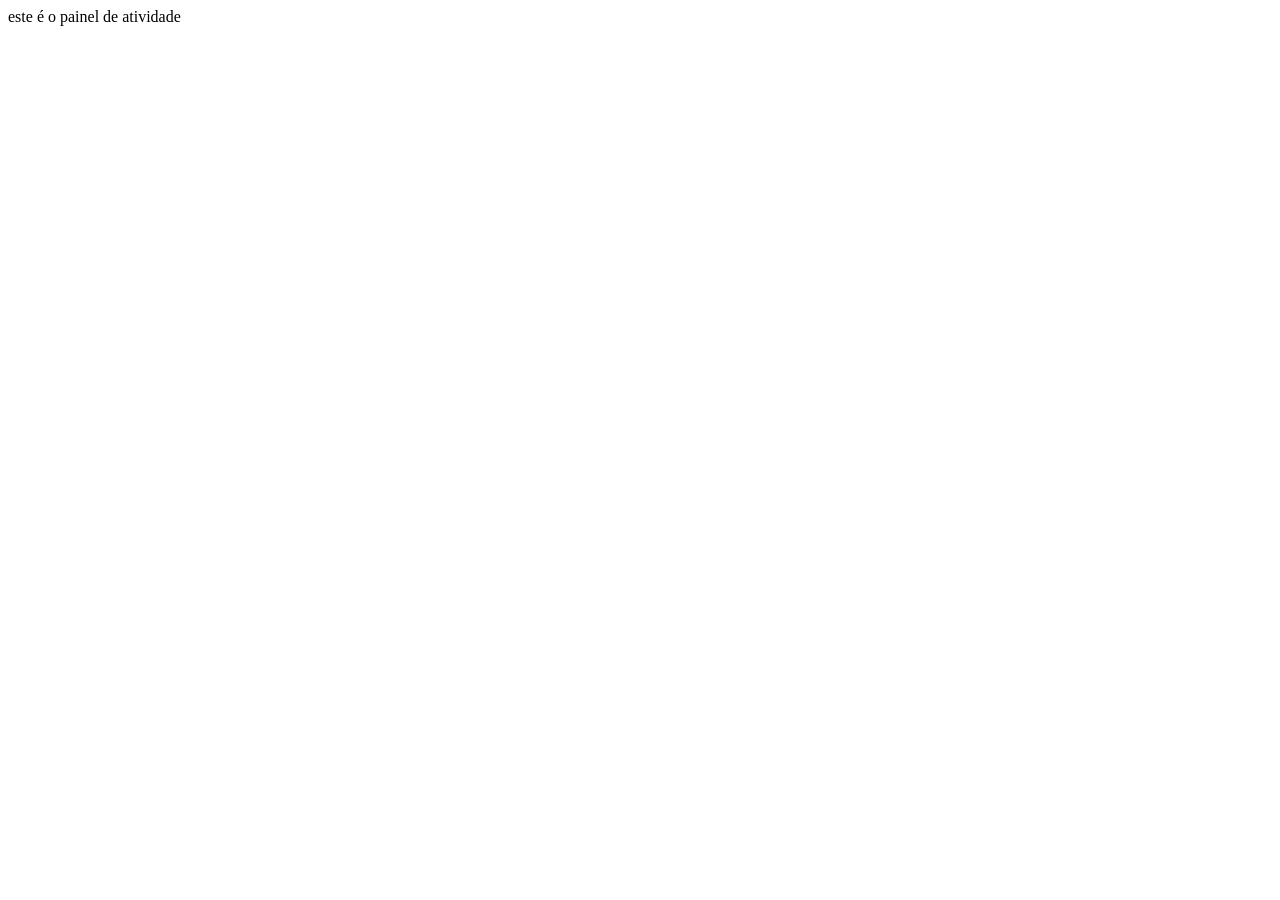
==== atividade.html @ 58988617 "Adicionando novas telas ao projeto  As telas de pesquisa e de favoritos foram adicionadas" ====
<!DOCTYPE html>
<html lang="en">
<head>
    <meta charset="UTF-8">
    <meta name="viewport" content="width=device-width, initial-scale=1.0">
    <title>Document</title>
</head>
<body>
    
    este é o painel de atividade

</body>
</html>
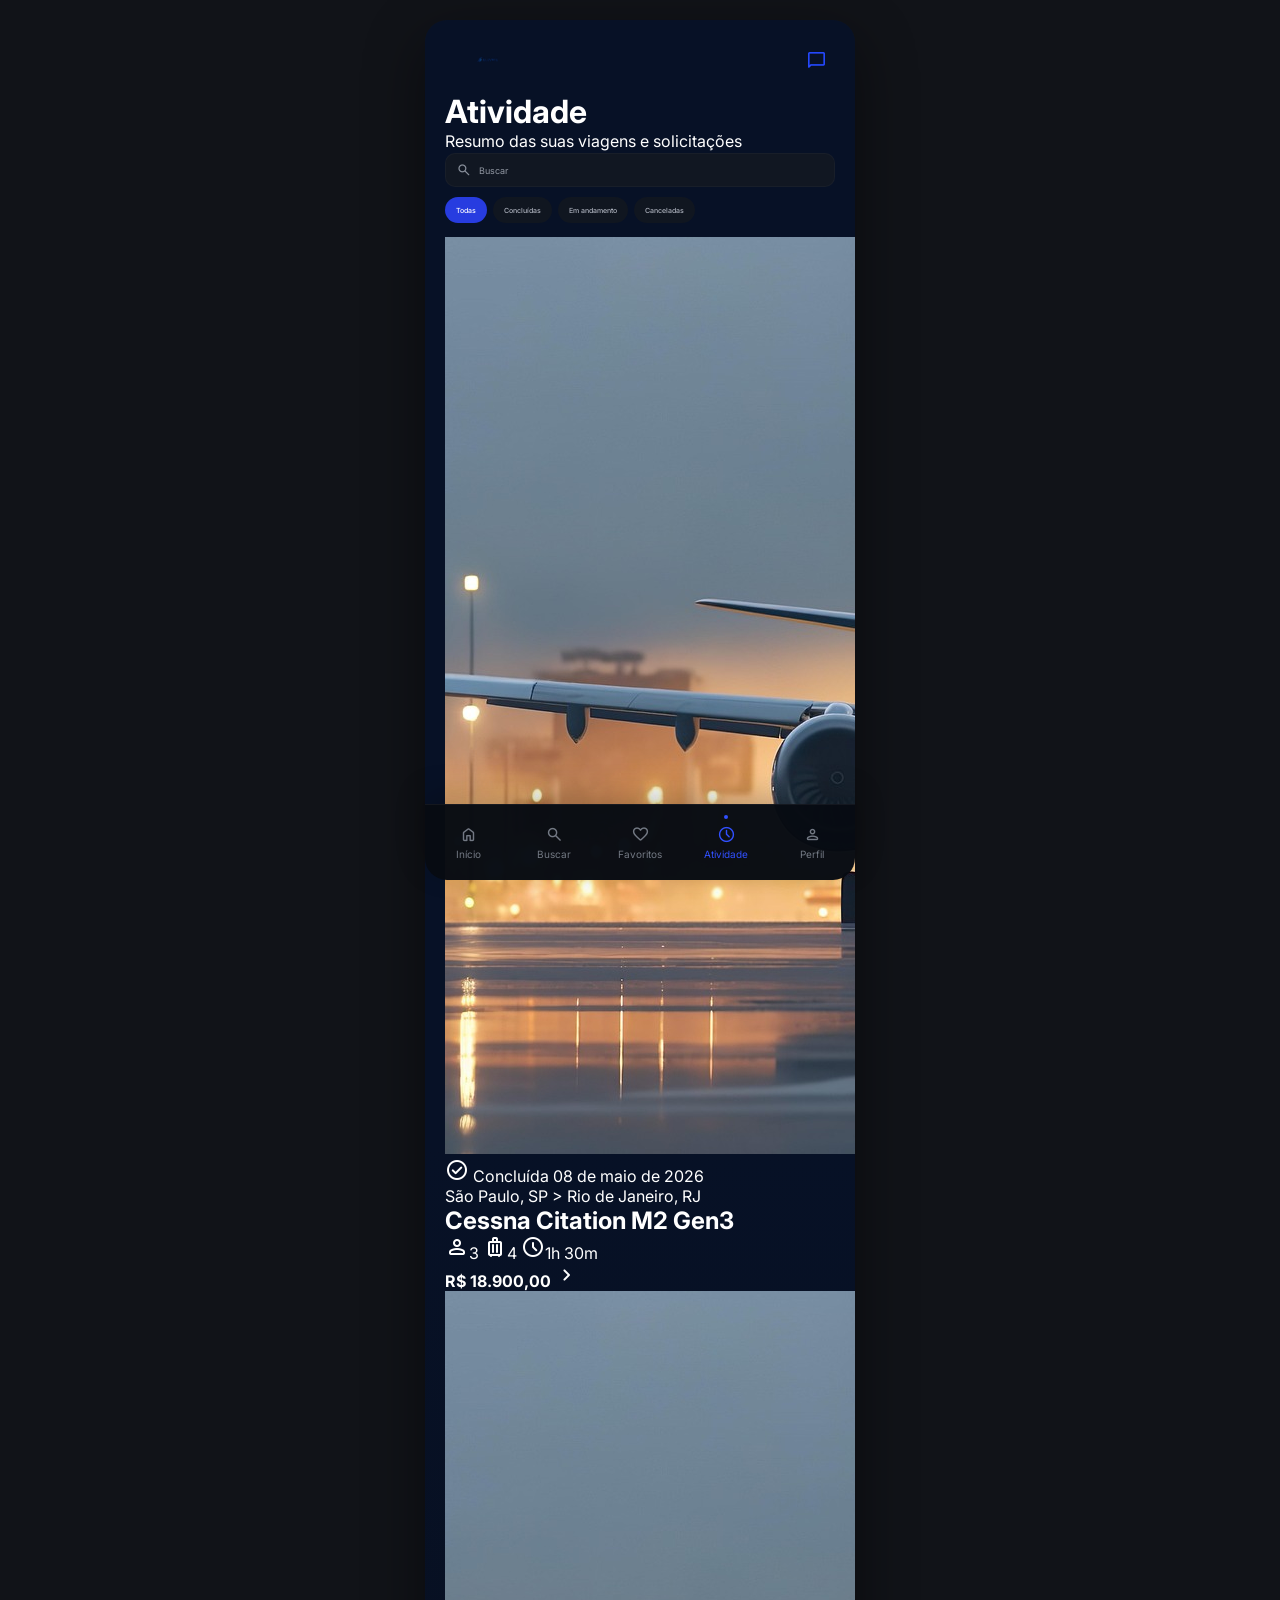
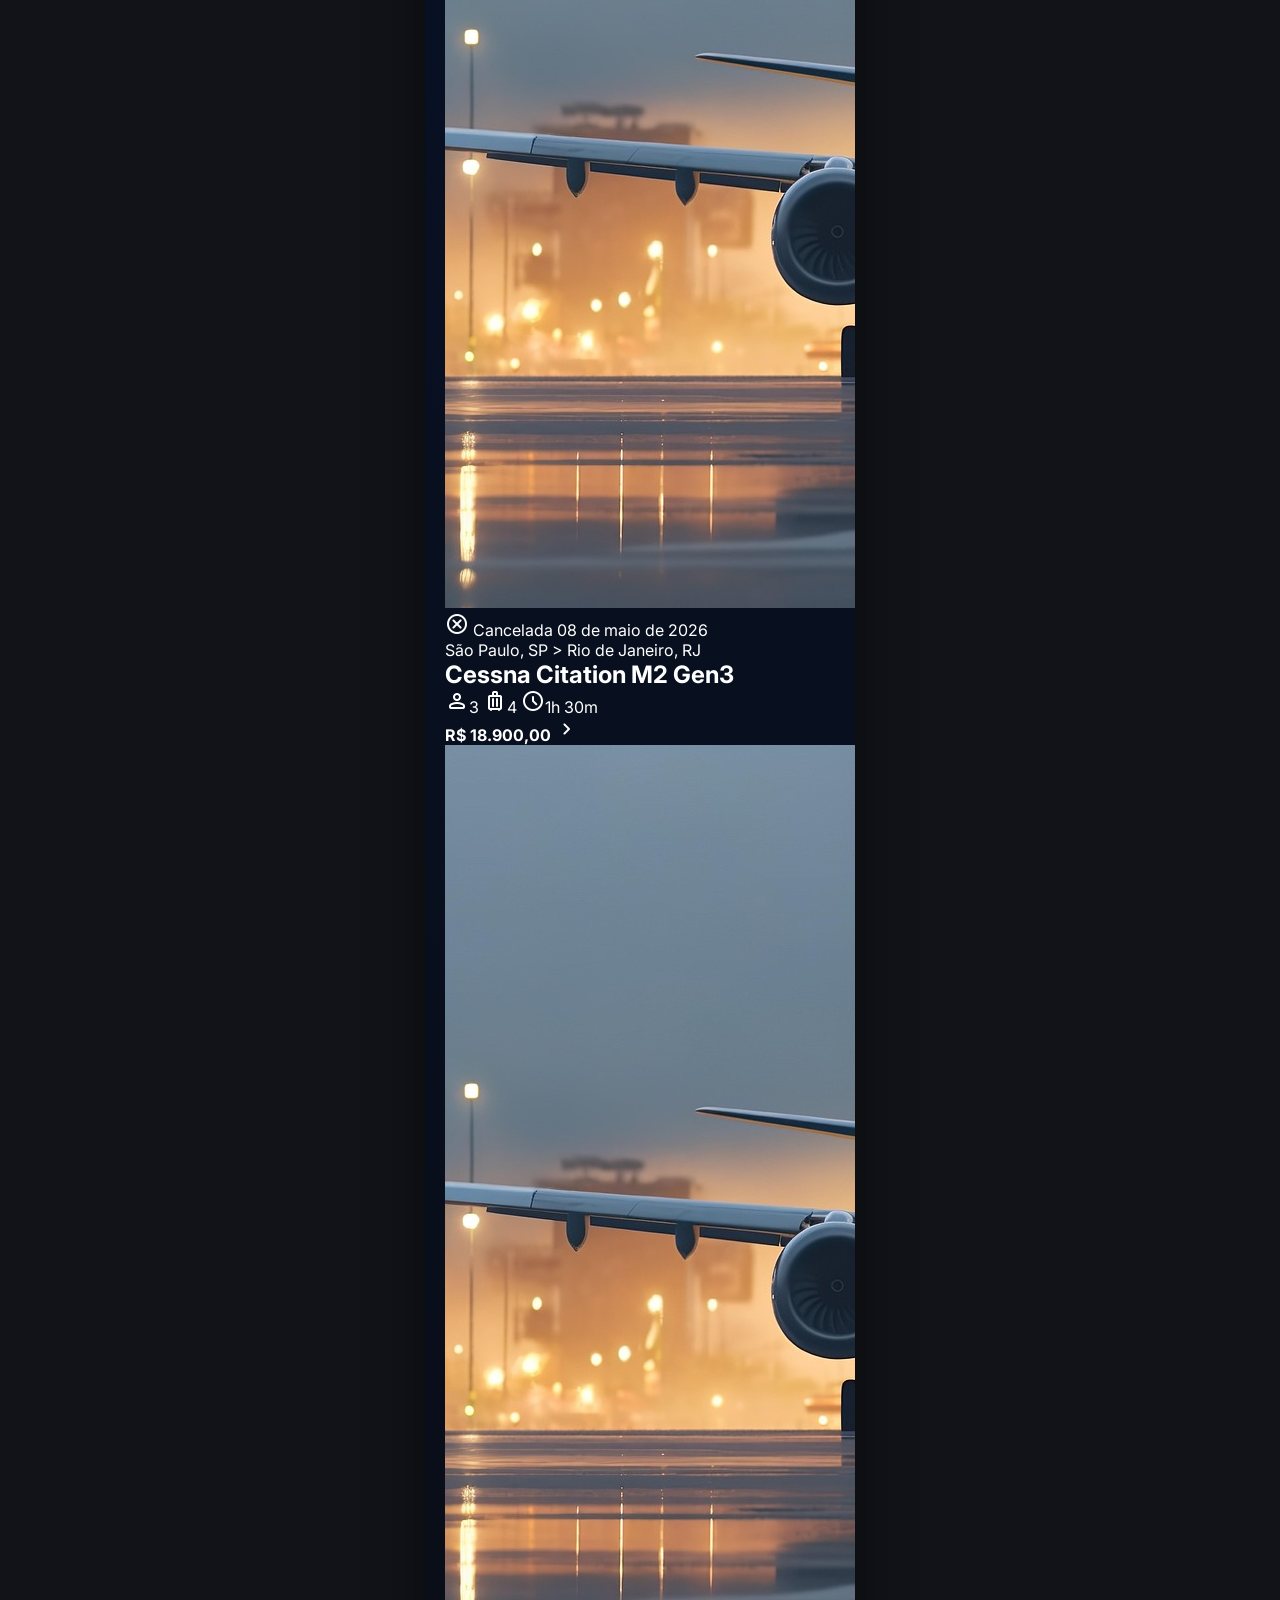
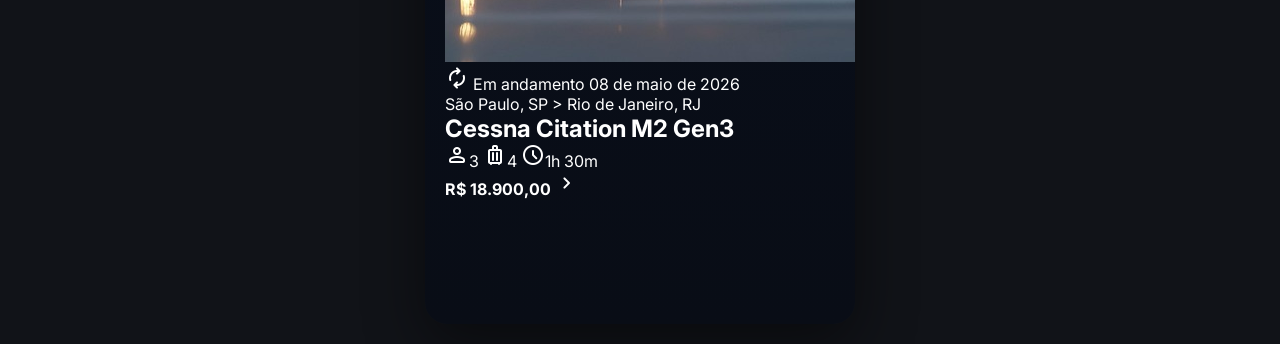
==== commit 1b839bc6: "Adição de novas paginas  Adicionada a Splash Screen, Tela de Login e tela de atividades" ====
--- a/atividade.html
+++ b/atividade.html
@@ -4,10 +4,153 @@
     <meta charset="UTF-8">
     <meta name="viewport" content="width=device-width, initial-scale=1.0">
     <title>Document</title>
+    
+    <link rel="stylesheet" href="css/style.css">
+
+    <link rel="preconnect" href="https://fonts.googleapis.com">
+    <link rel="preconnect" href="https://fonts.gstatic.com" crossorigin>
+    <link href="https://fonts.googleapis.com/css2?family=Inter:wght@400;500;600;700&display=swap" rel="stylesheet">
+    <link href="https://fonts.googleapis.com/css2?family=Material+Symbols+Rounded:opsz,wght,FILL,GRAD@20..48,400,0,0" rel="stylesheet">
+    
 </head>
 <body>
-    
-    este é o painel de atividade
+<body class="atividade-page">
+  <div class="app">
+
+    <header class="header">
+      <div class="logo-area">
+        <img src="assets/logo.png" alt="Elevate" class="logo">
+      </div>
+      <button class="notification-button">
+        <span class="material-symbols-rounded">chat_bubble_outline</span>
+      </button>
+    </header>
+
+    <main class="main-content">
+
+      <div class="activity-title">
+        <h1>Atividade</h1>
+        <p>Resumo das suas viagens e solicitações</p>
+      </div>
+
+      <div class="search-area">
+        <div class="search-input">
+          <span class="material-symbols-rounded">search</span>
+          <input type="text" placeholder="Buscar">
+        </div>
+      </div>
+
+      <div class="filter-area">
+        <button class="filter-button active">Todas</button>
+        <button class="filter-button">Concluídas</button>
+        <button class="filter-button">Em andamento</button>
+        <button class="filter-button">Canceladas</button>
+      </div>
+
+      <section class="activity-list">
+
+        <article class="activity-card">
+          <div class="activity-image">
+            <img src="assets/aviao.png" alt="Cessna Citation M2 Gen3">
+          </div>
+          <div class="activity-info">
+            <div class="activity-top">
+              <span class="activity-status status-completed">
+                <span class="material-symbols-rounded">check_circle</span>
+                Concluída
+              </span>
+              <span class="activity-date">08 de maio de 2026</span>
+            </div>
+            <p class="activity-route">São Paulo, SP &gt; Rio de Janeiro, RJ</p>
+            <h2 class="activity-aircraft">Cessna Citation M2 Gen3</h2>
+            <div class="activity-details">
+              <span><span class="material-symbols-rounded">person</span>3</span>
+              <span><span class="material-symbols-rounded">luggage</span>4</span>
+              <span><span class="material-symbols-rounded">schedule</span>1h 30m</span>
+            </div>
+            <div class="activity-bottom">
+              <strong class="activity-price">R$ 18.900,00</strong>
+              <span class="material-symbols-rounded activity-arrow">chevron_right</span>
+            </div>
+          </div>
+        </article>
+
+        <article class="activity-card">
+          <div class="activity-image">
+            <img src="assets/aviao.png" alt="Cessna Citation M2 Gen3">
+          </div>
+          <div class="activity-info">
+            <div class="activity-top">
+              <span class="activity-status status-cancelled">
+                <span class="material-symbols-rounded">cancel</span>
+                Cancelada
+              </span>
+              <span class="activity-date">08 de maio de 2026</span>
+            </div>
+            <p class="activity-route">São Paulo, SP &gt; Rio de Janeiro, RJ</p>
+            <h2 class="activity-aircraft">Cessna Citation M2 Gen3</h2>
+            <div class="activity-details">
+              <span><span class="material-symbols-rounded">person</span>3</span>
+              <span><span class="material-symbols-rounded">luggage</span>4</span>
+              <span><span class="material-symbols-rounded">schedule</span>1h 30m</span>
+            </div>
+            <div class="activity-bottom">
+              <strong class="activity-price">R$ 18.900,00</strong>
+              <span class="material-symbols-rounded activity-arrow">chevron_right</span>
+            </div>
+          </div>
+        </article>
+
+        <article class="activity-card">
+          <div class="activity-image">
+            <img src="assets/aviao.png" alt="Cessna Citation M2 Gen3">
+          </div>
+          <div class="activity-info">
+            <div class="activity-top">
+              <span class="activity-status status-progress">
+                <span class="material-symbols-rounded">autorenew</span>
+                Em andamento
+              </span>
+              <span class="activity-date">08 de maio de 2026</span>
+            </div>
+            <p class="activity-route">São Paulo, SP &gt; Rio de Janeiro, RJ</p>
+            <h2 class="activity-aircraft">Cessna Citation M2 Gen3</h2>
+            <div class="activity-details">
+              <span><span class="material-symbols-rounded">person</span>3</span>
+              <span><span class="material-symbols-rounded">luggage</span>4</span>
+              <span><span class="material-symbols-rounded">schedule</span>1h 30m</span>
+            </div>
+            <div class="activity-bottom">
+              <strong class="activity-price">R$ 18.900,00</strong>
+              <span class="material-symbols-rounded activity-arrow">chevron_right</span>
+            </div>
+          </div>
+        </article>
+
+      </section>
+
+    </main>
+
+    <nav class="bottom-navigation">
+      <a href="index.html" class="nav-item">
+        <span class="material-symbols-rounded">home</span>Início
+      </a>
+      <a href="search.html" class="nav-item">
+        <span class="material-symbols-rounded">search</span>Buscar
+      </a>
+      <a href="favorites.html" class="nav-item">
+        <span class="material-symbols-rounded">favorite</span>Favoritos
+      </a>
+      <a href="atividade.html" class="nav-item active">
+        <span class="material-symbols-rounded">schedule</span>Atividade
+      </a>
+      <a href="profile.html" class="nav-item">
+        <span class="material-symbols-rounded">person</span>Perfil
+      </a>
+    </nav>
+
+  </div>
+</body>
 
 </body>
 </html>
--- a/css/style.css
+++ b/css/style.css
@@ -0,0 +1,1547 @@
+* {
+    margin: 0;
+    padding: 0;
+    box-sizing: border-box;
+}
+
+html {
+    width: 100%;
+    min-height: 100%;
+}
+
+body {
+    width: 100%;
+    min-height: 100vh;
+    overflow-x: hidden;
+
+    background: #111318;
+    color: #ffffff;
+
+    font-family: "Inter", sans-serif;
+}
+
+.app {
+    position: relative;
+
+    width: 100%;
+    max-width: 430px;
+    min-height: 100vh;
+
+    margin: 0 auto;
+
+    background: linear-gradient(180deg, #071126 0%, #071126 32%, #090d16 100%);
+
+    overflow-x: hidden;
+}
+
+.header {
+    width: 100%;
+    min-height: 70px;
+    padding: 16px 20px 8px;
+    display: flex;
+    align-items: center;
+    justify-content: space-between;
+}
+
+.logo-area {
+    display: flex;
+    align-items: center;
+    justify-content: flex-start;
+}
+
+.logo {
+    display: block;
+    height: 48px;
+    width: auto;
+    object-fit: contain;
+}
+
+.notification-button {
+    width: 38px;
+    height: 38px;
+
+    display: flex;
+    align-items: center;
+    justify-content: center;
+
+    border: 0;
+    background: transparent;
+
+    color: #2549ff;
+    cursor: pointer;
+
+    transition: 0.25s;
+}
+
+.notification-button:hover {
+    transform: scale(1.08);
+}
+
+.notification-button .material-symbols-rounded {
+    font-size: 21px;
+}
+
+.main-content {
+    width: 100%;
+
+    padding: 0 20px 125px;
+}
+
+.welcome {
+    padding: 0 8px;
+    margin-bottom: 18px;
+}
+
+.welcome h1 {
+    font-size: 22px;
+    line-height: 1.25;
+    font-weight: 600;
+}
+
+.welcome p {
+    margin-top: 4px;
+
+    color: #b9beca;
+
+    font-size: 12px;
+    font-weight: 400;
+}
+
+.hero {
+    position: relative;
+
+    width: calc(100% + 40px);
+    height: 145px;
+
+    margin-left: -20px;
+
+    overflow: hidden;
+
+    background: linear-gradient(180deg, rgba(7, 17, 38, 0.15), rgba(7, 17, 38, 0.75));
+}
+
+.hero-image {
+    position: absolute;
+
+    top: 0;
+    left: 0;
+    width: 100%;
+    height: 100%;
+
+    object-fit: cover;
+}
+
+.hero-overlay {
+    position: absolute;
+
+    top: 0;
+    left: 0;
+    right: 0;
+    bottom: 0;
+
+    background: linear-gradient(180deg, rgba(7, 17, 38, 0) 0%, rgba(7, 17, 38, 0.1) 25%, rgba(7, 17, 38, 0.88) 100%);
+}
+
+.flight-search {
+    position: relative;
+
+    width: 100%;
+
+    margin-top: -49px;
+    padding: 15px 12px 14px;
+
+    border-radius: 13px;
+
+    background: rgba(18, 22, 31, 0.97);
+
+    border: 1px solid rgba(255, 255, 255, 0.05);
+
+    box-shadow: 0 12px 35px rgba(0, 0, 0, 0.45);
+}
+
+.search-field {
+    min-height: 48px;
+
+    display: flex;
+    align-items: center;
+
+    gap: 9px;
+
+    padding: 5px 1px;
+
+    border-bottom: 1px solid rgba(255, 255, 255, 0.05);
+}
+
+.search-field:last-child {
+    border-bottom: none;
+}
+
+.field-icon {
+    width: 28px;
+    height: 34px;
+
+    display: flex;
+    align-items: center;
+    justify-content: center;
+
+    color: #707681;
+}
+
+.field-icon .material-symbols-rounded {
+    font-size: 18px;
+}
+
+.field-content {
+    flex: 1;
+
+    display: flex;
+    flex-direction: column;
+    justify-content: center;
+
+    gap: 1px;
+}
+
+.field-label {
+    color: #7c828e;
+    font-size: 11px;
+}
+
+.field-content strong {
+    display: block;
+    overflow: hidden;
+    text-overflow: ellipsis;
+    white-space: nowrap;
+    color: #e7e9ed;
+    font-size: 13px;
+    font-weight: 500;
+}
+
+.change-button {
+    min-width: 50px;
+    height: 28px;
+    padding: 0 10px;
+    border: 0;
+    border-radius: 20px;
+    background: #2539dc;
+    color: #ffffff;
+    font-family: inherit;
+    font-size: 11px;
+    font-weight: 500;
+    cursor: pointer;
+    transition: 0.25s;
+}
+
+.search-button {
+    width: 100%;
+    height: 44px;
+    margin-top: 12px;
+    border: 0;
+    border-radius: 8px;
+    background: #2638c9;
+    color: #ffffff;
+    font-family: inherit;
+    font-size: 14px;
+    font-weight: 600;
+    cursor: pointer;
+    transition: 0.25s;
+}
+
+.search-button:hover {
+    background: #3048ec;
+}
+
+.services {
+    width: 100%;
+
+    display: grid;
+    grid-template-columns: repeat(2, 1fr);
+
+    gap: 10px;
+
+    margin-top: 14px;
+}
+
+.service-card {
+    min-height: 68px;
+
+    padding: 12px 10px;
+
+    display: flex;
+    align-items: center;
+
+    gap: 8px;
+
+    border-radius: 10px;
+
+    background: #121821;
+
+    border: 1px solid rgba(255, 255, 255, 0.05);
+
+    transition: 0.25s;
+}
+
+.service-card:hover {
+    background: #171e2a;
+}
+
+.service-icon {
+    width: 25px;
+    height: 25px;
+
+    display: flex;
+    align-items: center;
+    justify-content: center;
+
+    color: #6172ff;
+
+    font-size: 17px;
+}
+
+.service-card h2 {
+    color: #dfe2e8;
+    font-size: 12px;
+    line-height: 1.25;
+    font-weight: 500;
+}
+
+.service-card p {
+    margin-top: 2px;
+    color: #666d79;
+    font-size: 10px;
+    line-height: 1.25;
+}
+
+.bottom-navigation {
+    position: fixed;
+
+    left: 50%;
+    bottom: 0;
+
+    transform: translateX(-50%);
+
+    width: 100%;
+    max-width: 430px;
+
+    height: 76px;
+
+    display: flex;
+    align-items: center;
+    justify-content: space-around;
+
+    background: rgba(8, 12, 19, 0.98);
+
+    border-top: 1px solid rgba(255, 255, 255, 0.05);
+
+    box-shadow: 0 -10px 30px rgba(0, 0, 0, 0.22);
+}
+
+.nav-item {
+    position: relative;
+    min-width: 54px;
+    display: flex;
+    flex-direction: column;
+    align-items: center;
+    justify-content: center;
+    gap: 4px;
+    color: #737984;
+    text-decoration: none;
+    font-size: 10px;
+    font-weight: 400;
+}
+
+.nav-item .material-symbols-rounded {
+    font-size: 19px;
+}
+
+.nav-item:hover {
+    color: #b5bdff;
+}
+
+.nav-item.active {
+    color: #3150ff;
+}
+
+.nav-item.active::before {
+    content: "";
+
+    position: absolute;
+
+    top: -10px;
+
+    width: 4px;
+    height: 4px;
+
+    border-radius: 50%;
+
+    background: #3150ff;
+}
+
+@media (min-width: 600px) {
+
+    body {
+        display: flex;
+        justify-content: center;
+
+        padding: 20px 0;
+    }
+
+    .app {
+        min-height: calc(100vh - 40px);
+
+        border-radius: 22px;
+
+        box-shadow: 0 20px 60px rgba(0, 0, 0, 0.45);
+    }
+
+    .bottom-navigation {
+        bottom: 20px;
+
+        border-radius: 0 0 22px 22px;
+    }
+}
+
+@media (max-width: 360px) {
+
+    .header {
+        height: 70px;
+        padding-left: 18px;
+        padding-right: 18px;
+    }
+
+    .main-content {
+        padding-left: 16px;
+        padding-right: 16px;
+    }
+
+    .hero {
+        width: calc(100% + 32px);
+        margin-left: -16px;
+    }
+
+    .welcome h1 {
+        font-size: 19px;
+    }
+
+    .flight-search {
+        padding-left: 9px;
+        padding-right: 9px;
+    }
+
+    .services {
+        gap: 7px;
+    }
+
+    .service-card {
+        padding: 9px 7px;
+    }
+
+    .service-icon {
+        width: 21px;
+        font-size: 15px;
+    }
+
+    .nav-item {
+        min-width: 48px;
+        font-size: 6px;
+    }
+}
+
+/* =========================================
+   PÁGINA DE PESQUISA
+========================================= */
+
+.search-page .main-content {
+    padding-top: 0;
+}
+
+.search-area {
+    width: 100%;
+    margin-top: 2px;
+    margin-bottom: 10px;
+}
+
+.search-input {
+    width: 100%;
+    height: 34px;
+
+    display: flex;
+    align-items: center;
+
+    gap: 7px;
+
+    padding: 0 10px;
+
+    background: #111722;
+
+    border: 1px solid rgba(255, 255, 255, 0.03);
+
+    border-radius: 10px;
+
+    transition: 0.25s;
+}
+
+.search-input:focus-within {
+    border-color: rgba(53, 78, 255, 0.55);
+}
+
+.search-input .material-symbols-rounded {
+    color: #89909c;
+    font-size: 16px;
+}
+
+.search-input input {
+    width: 100%;
+
+    border: 0;
+    outline: 0;
+
+    background: transparent;
+
+    color: #ffffff;
+
+    font-family: "Inter", sans-serif;
+
+    font-size: 9px;
+}
+
+.search-input input::placeholder {
+    color: #9298a3;
+}
+
+.filter-area {
+    width: 100%;
+
+    display: flex;
+    align-items: center;
+
+    gap: 6px;
+
+    margin-bottom: 14px;
+}
+
+.filter-button {
+    height: 26px;
+
+    padding: 0 11px;
+
+    border: 0;
+    border-radius: 14px;
+
+    background: #101620;
+
+    color: #adb2bd;
+
+    font-family: "Inter", sans-serif;
+
+    font-size: 7px;
+    font-weight: 500;
+
+    white-space: nowrap;
+
+    cursor: pointer;
+
+    transition: 0.25s;
+}
+
+.filter-button:hover {
+    background: #192131;
+}
+
+.filter-button.active {
+    background: #273ce0;
+    color: #ffffff;
+}
+
+.filter-icon-button {
+    width: 28px;
+    height: 26px;
+
+    margin-left: auto;
+
+    display: flex;
+    align-items: center;
+    justify-content: center;
+
+    border: 0;
+    border-radius: 8px;
+
+    background: #101620;
+
+    color: #adb2bd;
+
+    cursor: pointer;
+
+    transition: 0.25s;
+}
+
+.filter-icon-button:hover {
+    background: #192131;
+    color: #ffffff;
+}
+
+.filter-icon-button .material-symbols-rounded {
+    font-size: 14px;
+}
+
+.aircraft-section {
+    width: 100%;
+}
+
+.section-heading {
+    margin-bottom: 9px;
+}
+
+.section-heading h1 {
+    color: #e6e8ed;
+
+    font-size: 10px;
+    font-weight: 500;
+
+    line-height: 1.3;
+}
+
+.aircraft-card {
+    width: 100%;
+    min-height: 116px;
+
+    display: flex;
+
+    margin-bottom: 9px;
+
+    padding: 4px;
+
+    border-radius: 9px;
+
+    background: #101721;
+
+    border: 1px solid rgba(255, 255, 255, 0.04);
+
+    overflow: hidden;
+
+    transition: 0.25s;
+}
+
+.aircraft-card:hover {
+    background: #141c27;
+
+    border-color: rgba(59, 82, 255, 0.45);
+}
+
+.aircraft-image {
+    width: 91px;
+    height: 108px;
+
+    overflow: hidden;
+
+    border-radius: 7px;
+
+    background: #192230;
+}
+
+.aircraft-image img {
+    display: block;
+
+    width: 100%;
+    height: 100%;
+
+    object-fit: cover;
+}
+
+.aircraft-info {
+    flex: 1;
+
+    padding: 7px 6px 6px 8px;
+
+    display: flex;
+    flex-direction: column;
+}
+
+.aircraft-title-row {
+    display: flex;
+    justify-content: space-between;
+    align-items: flex-start;
+
+    gap: 4px;
+}
+
+.aircraft-title-row h2 {
+    color: #e9ebef;
+
+    font-size: 8px;
+    font-weight: 500;
+
+    line-height: 1.2;
+}
+
+.aircraft-title-row p {
+    margin-top: 1px;
+
+    color: #b0b5bf;
+
+    font-size: 7px;
+}
+
+.aircraft-rating {
+    display: flex;
+    align-items: center;
+
+    gap: 2px;
+
+    color: #c4c8d0;
+
+    font-size: 7px;
+
+    white-space: nowrap;
+}
+
+.aircraft-rating .material-symbols-rounded:first-child {
+    color: #d6b933;
+    font-size: 10px;
+}
+
+.aircraft-rating .favorite-icon {
+    margin-left: 3px;
+
+    color: #cbd0d9;
+
+    font-size: 13px;
+}
+
+.aircraft-passengers {
+    display: flex;
+    align-items: center;
+
+    gap: 3px;
+
+    margin-top: 9px;
+
+    color: #c4c8d0;
+
+    font-size: 6px;
+}
+
+.aircraft-passengers .material-symbols-rounded {
+    font-size: 11px;
+}
+
+.aircraft-bottom {
+    display: flex;
+    align-items: flex-end;
+    justify-content: space-between;
+
+    gap: 4px;
+
+    margin-top: auto;
+    margin-bottom: 4px;
+}
+
+.aircraft-price {
+    display: flex;
+    flex-direction: column;
+}
+
+.aircraft-price span {
+    color: #727985;
+
+    font-size: 5px;
+}
+
+.aircraft-price strong {
+    margin-top: 1px;
+
+    color: #dce0e7;
+
+    font-size: 7px;
+    font-weight: 500;
+}
+
+.aircraft-status {
+    display: flex;
+    align-items: center;
+
+    gap: 3px;
+
+    color: #43c67b;
+
+    font-size: 5px;
+}
+
+.status-dot {
+    width: 4px;
+    height: 4px;
+
+    border-radius: 50%;
+
+    background: #43c67b;
+}
+
+.details-button {
+    align-self: flex-end;
+
+    height: 20px;
+
+    padding: 0 8px;
+
+    border: 0;
+    border-radius: 10px;
+
+    background: #273bd8;
+
+    color: #ffffff;
+
+    font-family: "Inter", sans-serif;
+
+    font-size: 6px;
+    font-weight: 500;
+
+    cursor: pointer;
+
+    transition: 0.25s;
+}
+
+.details-button:hover {
+    background: #334bff;
+}
+
+.visually-hidden {
+    position: absolute;
+
+    width: 1px;
+    height: 1px;
+
+    padding: 0;
+    margin: -1px;
+
+    overflow: hidden;
+
+    white-space: nowrap;
+
+    border: 0;
+}
+
+@media (max-width: 360px) {
+
+    .filter-area {
+        gap: 4px;
+    }
+
+    .filter-button {
+        padding: 0 8px;
+
+        font-size: 6px;
+    }
+
+    .filter-icon-button {
+        width: 25px;
+    }
+
+    .aircraft-image {
+        width: 84px;
+        height: 108px;
+    }
+
+    .aircraft-info {
+        padding-left: 7px;
+    }
+
+    .aircraft-title-row h2 {
+        font-size: 7px;
+    }
+
+    .aircraft-title-row p {
+        font-size: 6px;
+    }
+}
+
+.favorites-page {
+    background: #050b15;
+}
+
+.favorites-title {
+    margin-top: 2px;
+    margin-bottom: 8px;
+}
+
+.favorites-title h1 {
+    font-size: 22px;
+    font-weight: 400;
+    color: #f1f2f5;
+}
+
+.favorites-search {
+    margin-bottom: 8px;
+}
+
+.favorites-search .search-input {
+    height: 34px;
+
+    background: #10151e;
+
+    border-radius: 18px;
+}
+
+.favorites-filters {
+    display: flex;
+    align-items: center;
+    justify-content: space-between;
+
+    margin-bottom: 14px;
+}
+
+.filter-buttons {
+    display: flex;
+    gap: 7px;
+}
+
+.favorite-filter {
+    height: 34px;
+
+    padding: 0 12px;
+
+    border: none;
+    border-radius: 18px;
+
+    background: #111722;
+
+    color: #d0d4dc;
+
+    font-family: "Inter", sans-serif;
+    font-size: 9px;
+
+    cursor: pointer;
+}
+
+.favorite-filter.active {
+    background: #263bd8;
+    color: white;
+}
+
+.sort {
+    display: flex;
+    align-items: center;
+
+    gap: 3px;
+
+    color: #747b86;
+
+    font-size: 7px;
+}
+
+.sort-button {
+    display: flex;
+    align-items: center;
+
+    gap: 1px;
+
+    border: none;
+    background: transparent;
+
+    color: #4e64ed;
+
+    font-family: "Inter", sans-serif;
+    font-size: 7px;
+
+    cursor: pointer;
+}
+
+.sort-button .material-symbols-rounded {
+    font-size: 13px;
+}
+
+.favorite-card {
+    width: 100%;
+    height: 140px;
+
+    display: flex;
+
+    margin-bottom: 14px;
+
+    padding: 5px;
+
+    background: #0d131d;
+
+    border: 1px solid #252c37;
+
+    border-radius: 10px;
+
+    overflow: hidden;
+}
+
+.favorite-image {
+    width: 128px;
+    height: 130px;
+
+    border-radius: 8px;
+
+    overflow: hidden;
+}
+
+.favorite-image img {
+    width: 100%;
+    height: 100%;
+
+    object-fit: cover;
+
+    display: block;
+}
+
+.favorite-info {
+    flex: 1;
+
+    padding: 4px 5px 4px 7px;
+
+    display: flex;
+    flex-direction: column;
+}
+
+.favorite-top {
+    display: flex;
+    justify-content: space-between;
+    align-items: flex-start;
+
+    gap: 5px;
+}
+
+.favorite-top h3 {
+    font-size: 11px;
+    font-weight: 400;
+
+    color: #eeeeef;
+}
+
+.favorite-top p {
+    margin-top: 1px;
+
+    font-size: 11px;
+
+    color: #eeeeef;
+}
+
+.favorite-rating {
+    display: flex;
+    align-items: center;
+
+    gap: 2px;
+
+    color: #cdd1da;
+
+    font-size: 8px;
+}
+
+.favorite-rating .star {
+    font-size: 14px;
+    color: #293edc;
+}
+
+.favorite-rating .heart {
+    margin-left: 4px;
+
+    font-size: 21px;
+    color: white;
+}
+
+.people {
+    display: flex;
+    align-items: center;
+
+    gap: 4px;
+
+    margin-top: 17px;
+
+    color: #d2d5dc;
+
+    font-size: 7px;
+}
+
+.people .material-symbols-rounded {
+    font-size: 19px;
+}
+
+.favorite-bottom {
+    margin-top: auto;
+
+    display: flex;
+    align-items: flex-end;
+    justify-content: space-between;
+
+    gap: 5px;
+}
+
+.favorite-price {
+    display: flex;
+    flex-direction: column;
+
+    align-items: flex-end;
+}
+
+.favorite-price > span {
+    margin-bottom: 5px;
+
+    color: #27c866;
+
+    font-size: 7px;
+}
+
+.favorite-price small {
+    color: #777e89;
+
+    font-size: 6px;
+}
+
+.favorite-price strong {
+    margin: 1px 0;
+
+    color: #e0e2e7;
+
+    font-size: 8px;
+    font-weight: 400;
+}
+
+.favorite-card .details-button {
+    display: flex;
+    align-items: center;
+    justify-content: center;
+
+    gap: 1px;
+
+    height: 28px;
+
+    padding: 0 10px;
+
+    border: none;
+    border-radius: 15px;
+
+    background: #273bd8;
+
+    color: white;
+
+    font-family: "Inter", sans-serif;
+
+    font-size: 8px;
+
+    cursor: pointer;
+}
+
+.favorite-card .details-button .material-symbols-rounded {
+    font-size: 12px;
+}
+
+.favorites-page .bottom-navigation {
+    height: 82px;
+
+    padding-top: 9px;
+
+    background: #0d131d;
+}
+
+.favorites-page .nav-item {
+    font-size: 8px;
+}
+
+.favorites-page .nav-item .material-symbols-rounded {
+    font-size: 23px;
+}
+
+.favorites-page .nav-item.active {
+    color: #293eff;
+}
+
+@media (max-width: 360px) {
+
+    .favorite-card {
+        height: 132px;
+    }
+
+    .favorite-image {
+        width: 115px;
+        height: 122px;
+    }
+
+    .favorite-top h3,
+    .favorite-top p {
+        font-size: 9px;
+    }
+
+    .people {
+        margin-top: 12px;
+    }
+
+    .favorite-price strong {
+        font-size: 7px;
+    }
+
+    .favorite-card .details-button {
+        padding: 0 7px;
+        font-size: 7px;
+    }
+}
+
+/* =========================================
+   SPLASH SCREEN
+========================================= */
+
+.splash-page {
+    background: #050b15;
+}
+
+.splash-app {
+    display: flex;
+    flex-direction: column;
+}
+
+.splash-content {
+    width: 100%;
+    min-height: 100vh;
+
+    display: flex;
+    flex-direction: column;
+    align-items: center;
+}
+
+.splash-top {
+    width: 100%;
+    padding-top: 48px;
+
+    text-align: center;
+}
+
+.splash-logo {
+    height: 92px;
+    width: auto;
+
+    display: block;
+    margin: 0 auto;
+
+    object-fit: contain;
+}
+
+.splash-tagline {
+    margin-top: 14px;
+
+    color: #e7e9ed;
+
+    font-size: 13px;
+    font-weight: 500;
+}
+
+.splash-hero {
+    position: relative;
+
+    width: 100%;
+    flex: 1;
+    min-height: 300px;
+
+    margin-top: 24px;
+
+    overflow: hidden;
+}
+
+.splash-hero-image {
+    position: absolute;
+    top: 0;
+    left: 0;
+
+    width: 100%;
+    height: 100%;
+
+    object-fit: cover;
+}
+
+.splash-hero-overlay {
+    position: absolute;
+    top: 0;
+    left: 0;
+    right: 0;
+    bottom: 0;
+
+    background: linear-gradient(180deg, rgba(5, 11, 21, 0.9) 0%, rgba(5, 11, 21, 0) 20%, rgba(5, 11, 21, 0.4) 55%, rgba(5, 11, 21, 0.95) 100%);
+}
+
+.splash-actions {
+    width: 100%;
+
+    padding: 20px 24px 40px;
+
+    display: flex;
+    flex-direction: column;
+    gap: 12px;
+}
+
+.splash-button {
+    height: 50px;
+
+    display: flex;
+    align-items: center;
+    justify-content: center;
+
+    border-radius: 12px;
+
+    text-decoration: none;
+
+    font-family: "Inter", sans-serif;
+    font-size: 14px;
+    font-weight: 600;
+
+    transition: 0.25s;
+}
+
+.splash-button.primary {
+    background: #2757d6;
+    color: #ffffff;
+}
+
+.splash-button.primary:hover {
+    background: #3868f0;
+}
+
+.splash-button.secondary {
+    background: #1a2c66;
+    color: #dbe2ff;
+}
+
+.splash-button.secondary:hover {
+    background: #22397f;
+}
+
+/* =========================================
+   LOGIN
+========================================= */
+
+.login-page {
+    background: #050b15;
+}
+
+.login-hero {
+    position: relative;
+
+    width: 100%;
+    height: 230px;
+
+    overflow: hidden;
+}
+
+.login-hero-image {
+    position: absolute;
+    top: 0;
+    left: 0;
+
+    width: 100%;
+    height: 100%;
+
+    object-fit: cover;
+}
+
+.login-hero-overlay {
+    position: absolute;
+    top: 0;
+    left: 0;
+    right: 0;
+    bottom: 0;
+
+    background: linear-gradient(180deg, rgba(5, 11, 21, 0.15) 0%, rgba(5, 11, 21, 0.75) 100%);
+}
+
+.login-hero-logo {
+    position: absolute;
+    top: 60%;
+    left: 50%;
+
+    transform: translate(-50%, -50%);
+
+    height: 70px;
+    width: auto;
+}
+
+.login-card {
+    position: relative;
+
+    margin-top: -40px;
+
+    min-height: calc(100vh - 190px);
+
+    padding: 32px 24px 40px;
+
+    background: #12151c;
+
+    border-radius: 32px 32px 0 0;
+}
+
+.login-title {
+    margin-bottom: 28px;
+
+    color: #ffffff;
+
+    text-align: center;
+
+    font-size: 28px;
+    font-weight: 700;
+}
+
+.login-form {
+    display: flex;
+    flex-direction: column;
+    gap: 16px;
+}
+
+.input-field {
+    height: 52px;
+
+    display: flex;
+    align-items: center;
+
+    gap: 10px;
+
+    padding: 0 16px;
+
+    border-radius: 26px;
+
+    background: #e4e6ea;
+
+    border: 2px solid transparent;
+
+    transition: 0.25s;
+}
+
+.input-field:focus-within {
+    border-color: #2757d6;
+}
+
+.input-field .material-symbols-rounded {
+    color: #5b6472;
+    font-size: 20px;
+}
+
+.input-field input {
+    flex: 1;
+
+    border: 0;
+    outline: 0;
+
+    background: transparent;
+
+    color: #1a1d24;
+
+    font-family: "Inter", sans-serif;
+    font-size: 14px;
+}
+
+.input-field input::placeholder {
+    color: #6b7280;
+}
+
+.toggle-password {
+    border: 0;
+    background: transparent;
+
+    display: flex;
+    align-items: center;
+
+    color: #5b6472;
+
+    cursor: pointer;
+}
+
+.forgot-password {
+    align-self: flex-end;
+    margin-top: -4px;
+
+    color: #aeb4bf;
+
+    font-size: 11px;
+    text-decoration: none;
+}
+
+.forgot-password:hover {
+    color: #ffffff;
+}
+
+.login-button {
+    margin-top: 8px;
+
+    height: 52px;
+
+    display: flex;
+    align-items: center;
+    justify-content: center;
+
+    border: 0;
+    border-radius: 26px;
+
+    background: #1f4fc4;
+
+    color: #ffffff;
+    text-decoration: none;
+
+    font-family: "Inter", sans-serif;
+    font-size: 15px;
+    font-weight: 600;
+
+    cursor: pointer;
+
+    transition: 0.25s;
+}
+
+.login-button:hover {
+    background: #2a5fe0;
+}
+
+.divider {
+    display: flex;
+    align-items: center;
+
+    gap: 12px;
+
+    margin: 26px 0 20px;
+
+    color: #8a909b;
+
+    font-size: 11px;
+}
+
+.divider::before,
+.divider::after {
+    content: "";
+    flex: 1;
+    height: 1px;
+    background: rgba(255, 255, 255, 0.15);
+}
+
+.social-buttons {
+    display: flex;
+    flex-direction: column;
+    gap: 12px;
+}
+
+.social-button {
+    height: 50px;
+
+    display: flex;
+    align-items: center;
+    justify-content: center;
+
+    gap: 10px;
+
+    border: 0;
+    border-radius: 26px;
+
+    background: #e4e6ea;
+
+    color: #1a1d24;
+
+    font-family: "Inter", sans-serif;
+    font-size: 14px;
+    font-weight: 500;
+
+    cursor: pointer;
+
+    transition: 0.25s;
+}
+
+.social-button:hover {
+    background: #d3d6db;
+}
+
+.social-button svg {
+    width: 18px;
+    height: 18px;
+}
